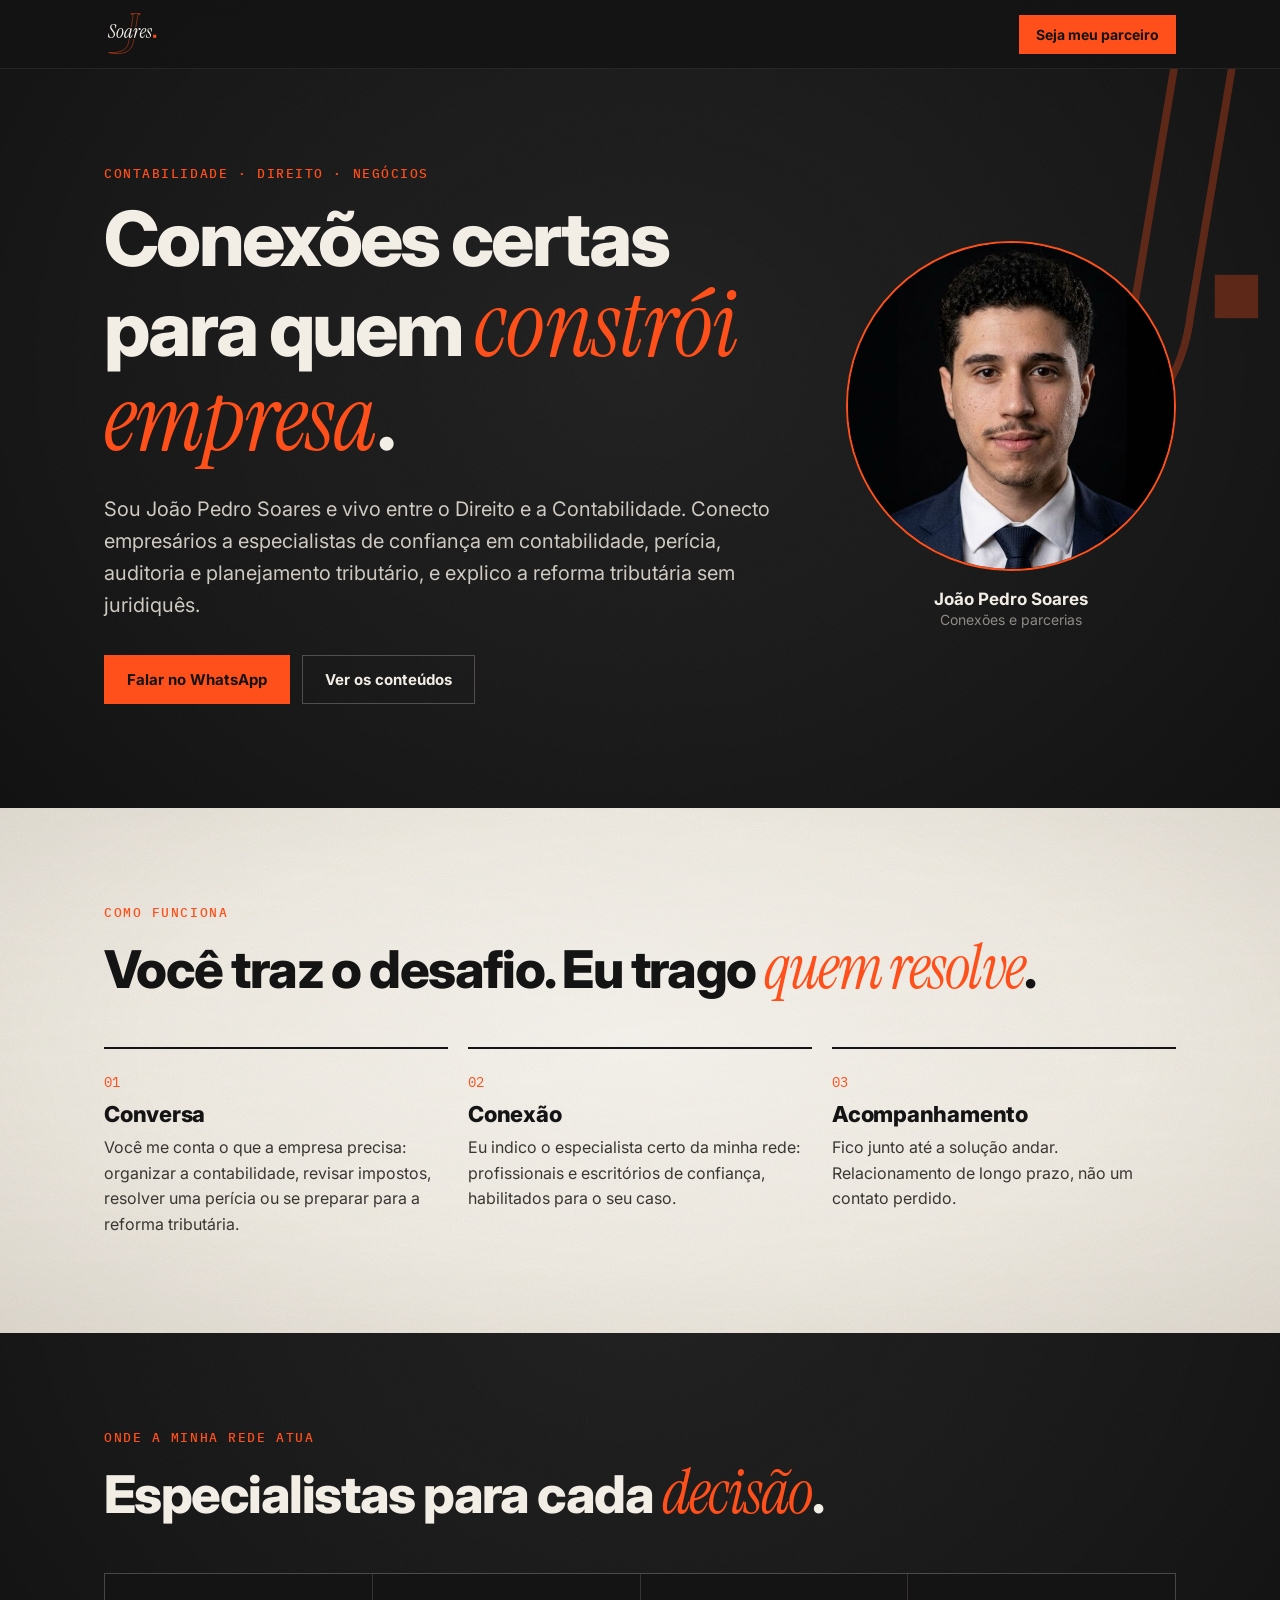
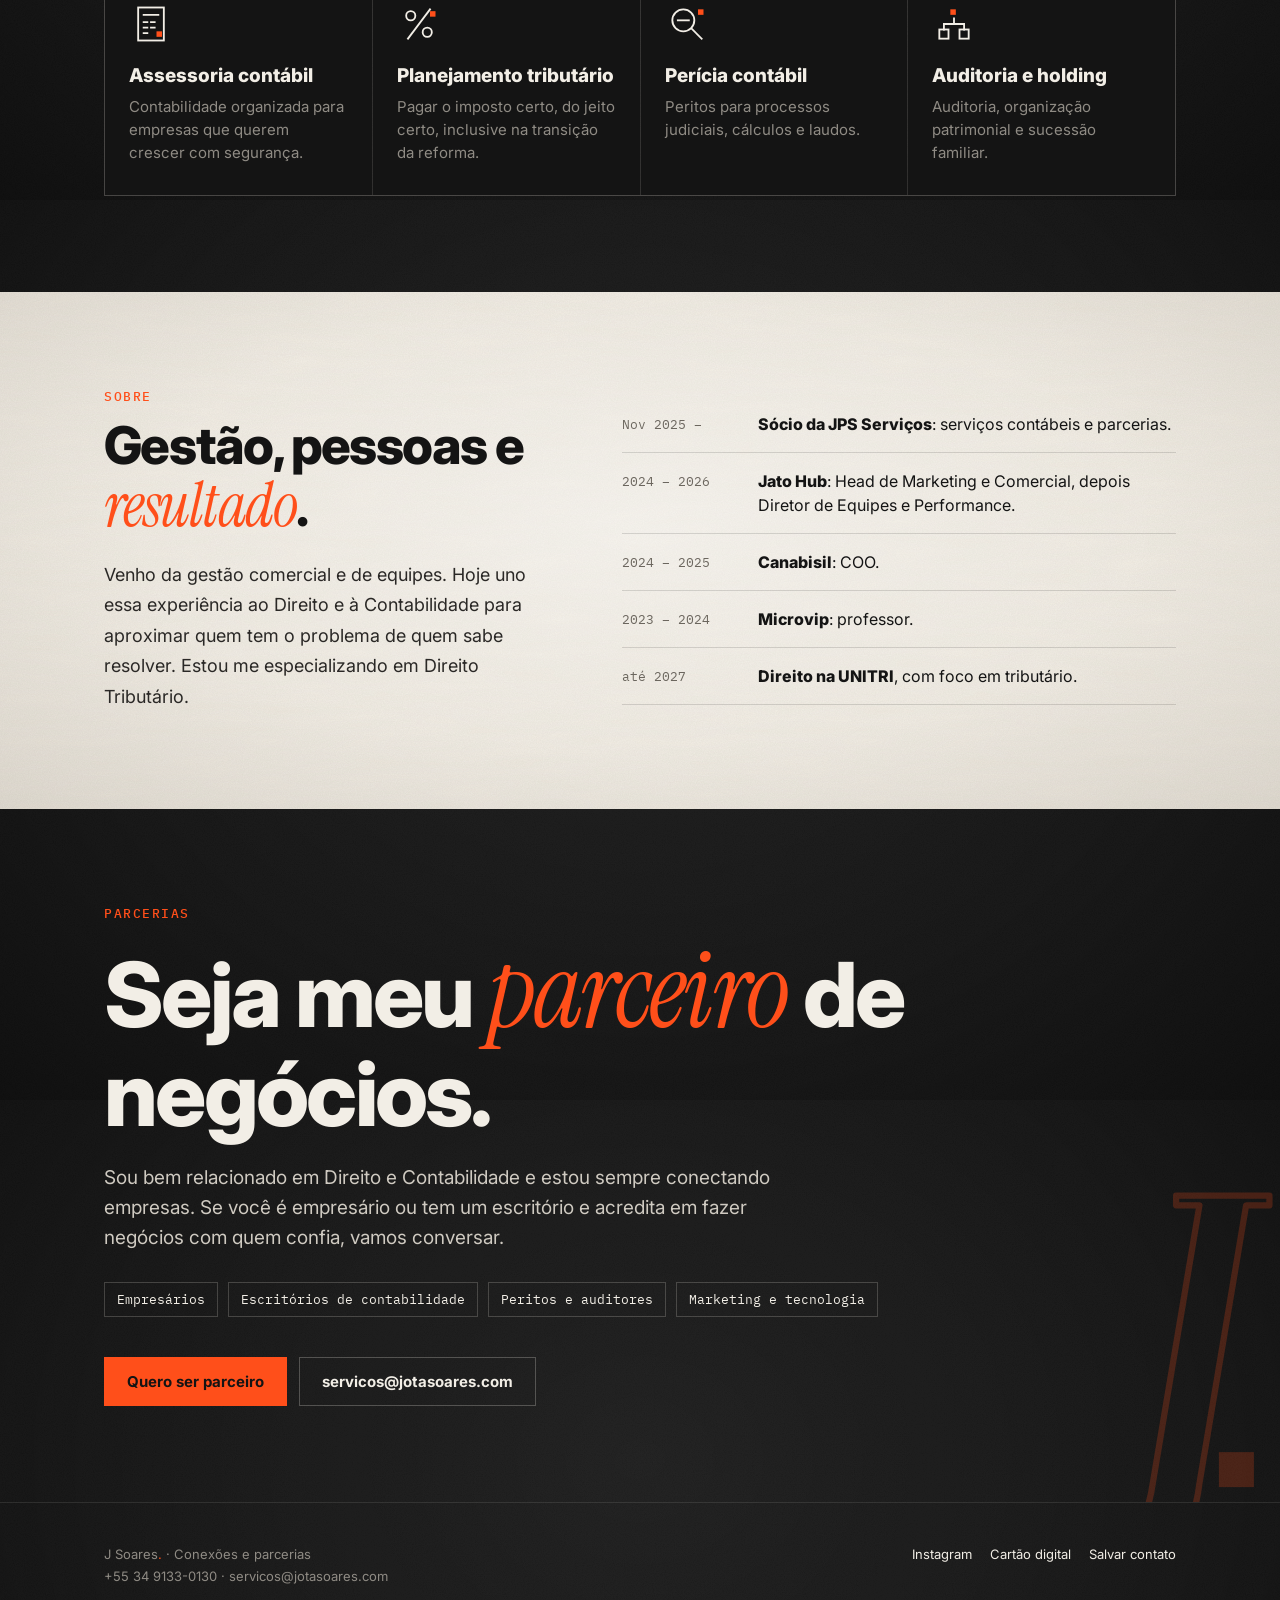
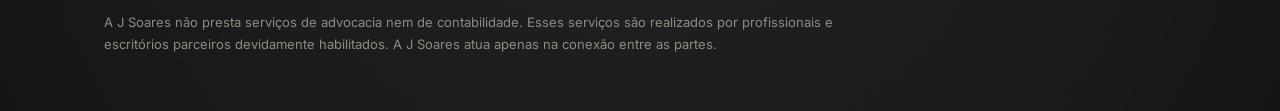
==== index.html @ 007a93c5 "site: LP jotasoares.com Co-Authored-By: Claude Opus 5.5 <noreply@anthropic.com>" ====
<!doctype html>
<html lang="pt-BR">
<head>
<meta charset="utf-8">
<meta name="viewport" content="width=device-width, initial-scale=1">
<title>J Soares · Seja meu parceiro de negócios</title>
<meta name="description" content="João Pedro Soares conecta empresários a especialistas de confiança em contabilidade, perícia, auditoria e planejamento tributário. Seja meu parceiro de negócios.">
<meta property="og:title" content="J Soares · Seja meu parceiro de negócios">
<meta property="og:description" content="Conexões certas para quem constrói empresa: contabilidade, perícia, auditoria e planejamento tributário.">
<meta property="og:image" content="https://jotasoares.com/img/joao-pedro-soares.png">
<meta property="og:url" content="https://jotasoares.com">
<meta name="theme-color" content="#141414">
<link rel="icon" href="favicon.svg" type="image/svg+xml">
<link rel="icon" href="favicon.ico" sizes="32x32">
<link rel="apple-touch-icon" href="img/apple-touch-icon.png">
<link rel="stylesheet" href="css/marca.css">
<style>
  html { scroll-behavior: smooth; }
  body { background: var(--preto); color: var(--papel); }
  a { color: inherit; }
  .wrap { width: 100%; max-width: 1120px; margin: 0 auto; padding: 0 24px; }
  .mono-rot { font-family: var(--f-mono); font-weight: 500; font-size: 13px; letter-spacing: .12em; text-transform: uppercase; color: var(--laranja); }

  /* Topo */
  header { position: sticky; top: 0; z-index: 10; background: rgba(20,20,20,.88); backdrop-filter: blur(8px); border-bottom: 1px solid rgba(242,238,230,.08); }
  header .wrap { display: flex; align-items: center; justify-content: space-between; height: 68px; }
  header img { height: 50px; display: block; }
  .btn { display: inline-flex; align-items: center; gap: 10px; padding: 14px 22px; font-weight: 700; font-size: 15px; text-decoration: none; border: 1px solid transparent; transition: transform .15s, background .15s; }
  .btn:hover { transform: translateY(-1px); }
  .btn-laranja { background: var(--laranja); color: var(--preto); }
  .btn-linha { border-color: rgba(242,238,230,.25); color: var(--papel); }
  .btn-linha:hover { border-color: var(--papel); }
  header .btn { padding: 10px 16px; font-size: 14px; }

  /* Hero */
  .hero { position: relative; overflow: hidden; padding: 96px 0 104px; }
  .hero .j { position: absolute; right: -60px; top: -170px; width: 520px; opacity: .3; pointer-events: none; }
  .hero .wrap { position: relative; display: grid; grid-template-columns: 1.35fr .65fr; gap: 56px; align-items: center; }
  .hero h1 { font-weight: 800; font-size: clamp(40px, 6vw, 76px); letter-spacing: -.035em; line-height: 1.02; margin-top: 18px; }
  .hero h1 .serif { color: var(--laranja); font-size: 1.22em; letter-spacing: -.01em; }
  .hero p.lead { font-size: clamp(17px, 2vw, 20px); line-height: 1.6; color: #CFCAC1; margin-top: 26px; max-width: 34em; }
  .hero .acoes { display: flex; flex-wrap: wrap; gap: 12px; margin-top: 34px; }
  .foto { position: relative; justify-self: end; }
  .foto img { width: 100%; height: auto; max-width: 340px; aspect-ratio: 1; object-fit: cover; border-radius: 50%; border: 2px solid var(--laranja); display: block; }
  .foto .legenda { margin-top: 18px; text-align: center; font-size: 14px; color: var(--cinza-preto); }
  .foto .legenda b { display: block; color: var(--papel); font-size: 17px; margin-bottom: 2px; }

  /* Seções em papel */
  .papel { color: var(--preto); }
  section.bloco { padding: 96px 0; }
  h2 { font-weight: 800; font-size: clamp(32px, 4.4vw, 52px); letter-spacing: -.03em; line-height: 1.05; margin-top: 14px; max-width: 18em; }
  h2 .serif { color: var(--laranja); font-size: 1.18em; }
  .passos { display: grid; grid-template-columns: repeat(3, 1fr); gap: 20px; margin-top: 48px; }
  .passo { border-top: 2px solid var(--preto); padding-top: 22px; }
  .passo .n { font-family: var(--f-mono); color: var(--laranja); font-size: 14px; }
  .passo h3 { font-size: 22px; font-weight: 800; letter-spacing: -.01em; margin: 10px 0 8px; }
  .passo p { font-size: 16px; line-height: 1.6; color: #3A3733; }

  .areas { display: grid; grid-template-columns: repeat(4, 1fr); gap: 1px; margin-top: 48px; background: rgba(242,238,230,.12); border: 1px solid rgba(242,238,230,.12); }
  .area { background: var(--preto); padding: 28px 24px 30px; }
  .area img { width: 44px; height: 44px; display: block; }
  .area h3 { font-size: 19px; font-weight: 800; margin: 18px 0 8px; }
  .area p { font-size: 15px; line-height: 1.55; color: var(--cinza-preto); }

  .sobre .wrap { display: grid; grid-template-columns: .9fr 1.1fr; gap: 64px; align-items: start; }
  .linha-tempo { list-style: none; margin-top: 8px; }
  .linha-tempo li { display: grid; grid-template-columns: 120px 1fr; gap: 16px; padding: 16px 0; border-bottom: 1px solid rgba(20,20,20,.14); font-size: 16px; line-height: 1.5; }
  .linha-tempo .ano { font-family: var(--f-mono); font-size: 13px; color: #6B665E; padding-top: 3px; }
  .linha-tempo b { font-weight: 800; }
  .sobre p.texto { font-size: 18px; line-height: 1.7; color: #2A2826; margin-top: 22px; }

  .parceiro { position: relative; overflow: hidden; text-align: left; }
  .parceiro .j { position: absolute; right: -40px; bottom: -160px; width: 420px; opacity: .22; pointer-events: none; }
  .parceiro .wrap { position: relative; }
  .parceiro h2 { font-size: clamp(42px, 7vw, 92px); max-width: none; }
  .parceiro p { font-size: 19px; line-height: 1.6; color: #CFCAC1; max-width: 38em; margin-top: 22px; }
  .quem { display: flex; flex-wrap: wrap; gap: 10px; margin-top: 28px; }
  .quem span { font-family: var(--f-mono); font-size: 13px; padding: 8px 12px; border: 1px solid rgba(242,238,230,.2); color: var(--papel); }
  .parceiro .acoes { display: flex; flex-wrap: wrap; gap: 12px; margin-top: 40px; }

  footer { border-top: 1px solid rgba(242,238,230,.1); padding: 40px 0 56px; font-size: 13px; color: var(--cinza-preto); line-height: 1.7; }
  footer .wrap { display: grid; grid-template-columns: 1fr auto; gap: 24px; }
  footer nav { display: flex; gap: 18px; flex-wrap: wrap; }
  footer nav a { text-decoration: none; color: var(--papel); }
  footer .aviso { grid-column: 1 / -1; max-width: 60em; }

  @media (max-width: 860px) {
    .hero { padding: 56px 0 72px; }
    .hero .wrap, .sobre .wrap { grid-template-columns: 1fr; gap: 40px; }
    .foto { justify-self: start; } .foto img { max-width: 200px; } .foto .legenda { text-align: left; }
    .hero .j { width: 340px; right: -120px; }
    .passos { grid-template-columns: 1fr; }
    .areas { grid-template-columns: 1fr 1fr; }
    section.bloco { padding: 72px 0; }
    .linha-tempo li { grid-template-columns: 1fr; gap: 2px; }
    footer .wrap { grid-template-columns: 1fr; }
  }
  @media (max-width: 520px) { .areas { grid-template-columns: 1fr; } header img { height: 34px; } }
</style>
</head>
<body class="fundo-preto">

<header>
  <div class="wrap">
    <a href="#topo" aria-label="J Soares, início"><img src="img/logo.svg" alt="J Soares"></a>
    <a class="btn btn-laranja" href="#parceiro">Seja meu parceiro</a>
  </div>
</header>

<main id="topo">
  <section class="hero">
    <img class="j" src="img/simbolo.svg" alt="">
    <div class="wrap">
      <div>
        <div class="mono-rot">Contabilidade · Direito · Negócios</div>
        <h1>Conexões certas para quem <span class="serif">constrói empresa</span>.</h1>
        <p class="lead">Sou João Pedro Soares e vivo entre o Direito e a Contabilidade. Conecto empresários a especialistas de confiança em contabilidade, perícia, auditoria e planejamento tributário, e explico a reforma tributária sem juridiquês.</p>
        <div class="acoes">
          <a class="btn btn-laranja" href="https://wa.me/553491330130?text=Ol%C3%A1%2C%20Jo%C3%A3o%20Pedro!%20Vim%20pelo%20site%20e%20quero%20conversar%20sobre%20uma%20parceria." target="_blank" rel="noopener">Falar no WhatsApp</a>
          <a class="btn btn-linha" href="https://instagram.com/jotaosoares" target="_blank" rel="noopener">Ver os conteúdos</a>
        </div>
      </div>
      <div class="foto">
        <img src="img/joao-pedro-soares.png" alt="João Pedro Soares" width="340" height="340">
        <div class="legenda"><b>João Pedro Soares</b>Conexões e parcerias</div>
      </div>
    </div>
  </section>

  <section class="bloco papel fundo-papel" id="como">
    <div class="wrap">
      <div class="mono-rot">Como funciona</div>
      <h2>Você traz o desafio. Eu trago <span class="serif">quem resolve</span>.</h2>
      <div class="passos">
        <div class="passo"><span class="n">01</span><h3>Conversa</h3><p>Você me conta o que a empresa precisa: organizar a contabilidade, revisar impostos, resolver uma perícia ou se preparar para a reforma tributária.</p></div>
        <div class="passo"><span class="n">02</span><h3>Conexão</h3><p>Eu indico o especialista certo da minha rede: profissionais e escritórios de confiança, habilitados para o seu caso.</p></div>
        <div class="passo"><span class="n">03</span><h3>Acompanhamento</h3><p>Fico junto até a solução andar. Relacionamento de longo prazo, não um contato perdido.</p></div>
      </div>
    </div>
  </section>

  <section class="bloco" id="areas">
    <div class="wrap">
      <div class="mono-rot">Onde a minha rede atua</div>
      <h2>Especialistas para cada <span class="serif">decisão</span>.</h2>
      <div class="areas">
        <div class="area"><img src="img/icones/contabilidade.svg" alt=""><h3>Assessoria contábil</h3><p>Contabilidade organizada para empresas que querem crescer com segurança.</p></div>
        <div class="area"><img src="img/icones/reforma-tributaria.svg" alt=""><h3>Planejamento tributário</h3><p>Pagar o imposto certo, do jeito certo, inclusive na transição da reforma.</p></div>
        <div class="area"><img src="img/icones/pericias.svg" alt=""><h3>Perícia contábil</h3><p>Peritos para processos judiciais, cálculos e laudos.</p></div>
        <div class="area"><img src="img/icones/holding.svg" alt=""><h3>Auditoria e holding</h3><p>Auditoria, organização patrimonial e sucessão familiar.</p></div>
      </div>
    </div>
  </section>

  <section class="bloco papel fundo-papel sobre" id="sobre">
    <div class="wrap">
      <div>
        <div class="mono-rot">Sobre</div>
        <h2>Gestão, pessoas e <span class="serif">resultado</span>.</h2>
        <p class="texto">Venho da gestão comercial e de equipes. Hoje uno essa experiência ao Direito e à Contabilidade para aproximar quem tem o problema de quem sabe resolver. Estou me especializando em Direito Tributário.</p>
      </div>
      <ul class="linha-tempo">
        <li><span class="ano">Nov 2025 –</span><span><b>Sócio da JPS Serviços</b>: serviços contábeis e parcerias.</span></li>
        <li><span class="ano">2024 – 2026</span><span><b>Jato Hub</b>: Head de Marketing e Comercial, depois Diretor de Equipes e Performance.</span></li>
        <li><span class="ano">2024 – 2025</span><span><b>Canabisil</b>: COO.</span></li>
        <li><span class="ano">2023 – 2024</span><span><b>Microvip</b>: professor.</span></li>
        <li><span class="ano">até 2027</span><span><b>Direito na UNITRI</b>, com foco em tributário.</span></li>
      </ul>
    </div>
  </section>

  <section class="bloco parceiro" id="parceiro">
    <img class="j" src="img/simbolo.svg" alt="">
    <div class="wrap">
      <div class="mono-rot">Parcerias</div>
      <h2>Seja meu <span class="serif">parceiro</span> de negócios.</h2>
      <p>Sou bem relacionado em Direito e Contabilidade e estou sempre conectando empresas. Se você é empresário ou tem um escritório e acredita em fazer negócios com quem confia, vamos conversar.</p>
      <div class="quem"><span>Empresários</span><span>Escritórios de contabilidade</span><span>Peritos e auditores</span><span>Marketing e tecnologia</span></div>
      <div class="acoes">
        <a class="btn btn-laranja" href="https://wa.me/553491330130?text=Ol%C3%A1%2C%20Jo%C3%A3o%20Pedro!%20Quero%20ser%20seu%20parceiro%20de%20neg%C3%B3cios." target="_blank" rel="noopener">Quero ser parceiro</a>
        <a class="btn btn-linha" href="mailto:servicos@jotasoares.com?subject=Parceria%20de%20neg%C3%B3cios">servicos@jotasoares.com</a>
      </div>
    </div>
  </section>
</main>

<footer>
  <div class="wrap">
    <div>J Soares<span style="color:var(--laranja)">.</span> · Conexões e parcerias<br>+55 34 9133-0130 · servicos@jotasoares.com</div>
    <nav><a href="https://instagram.com/jotaosoares" target="_blank" rel="noopener">Instagram</a><a href="cartao/">Cartão digital</a><a href="cartao/joao-pedro-soares.vcf">Salvar contato</a></nav>
    <p class="aviso">A J Soares não presta serviços de advocacia nem de contabilidade. Esses serviços são realizados por profissionais e escritórios parceiros devidamente habilitados. A J Soares atua apenas na conexão entre as partes.</p>
  </div>
</footer>

</body>
</html>
---- css/marca.css ----
/* J Soares: base comum de todas as peças. Valores de 01-design-system/tokens/tokens.json */
@import url('https://fonts.googleapis.com/css2?family=Inter:wght@400;500;600;800;900&family=Instrument+Serif:ital@0;1&family=IBM+Plex+Mono:wght@400;500&display=block');

:root {
  --preto: #141414;
  --papel: #F2EEE6;
  --laranja: #FF4F1A;
  --cinza-papel: #8A857C;   /* texto secundário sobre papel (derivado: papel escurecido) */
  --cinza-preto: #8F8B84;   /* texto secundário sobre preto */
  --xs: 4px; --sm: 8px; --md: 16px; --lg: 32px; --xl: 64px;
  --f-titulo: 'Inter', sans-serif;
  --f-serif: 'Instrument Serif', serif;
  --f-mono: 'IBM Plex Mono', monospace;
}
* { box-sizing: border-box; margin: 0; padding: 0; }
html, body { width: 100%; height: 100%; }
body { font-family: var(--f-titulo); -webkit-font-smoothing: antialiased; }

/* Texturas foscas: ruído fino (fibra de papel) + vinheta leve */
.fundo-papel {
  background-color: var(--papel);
  background-image:
    radial-gradient(ellipse at 50% 45%, rgba(255,255,255,.35) 0%, rgba(0,0,0,0) 55%, rgba(60,45,25,.10) 100%),
    url("data:image/svg+xml,%3Csvg xmlns='http://www.w3.org/2000/svg' width='300' height='300'%3E%3Cfilter id='n'%3E%3CfeTurbulence type='fractalNoise' baseFrequency='.85' numOctaves='3' stitchTiles='stitch'/%3E%3CfeColorMatrix values='0 0 0 0 .35 0 0 0 0 .3 0 0 0 0 .22 0 0 0 .55 0'/%3E%3C/filter%3E%3Crect width='300' height='300' filter='url(%23n)' opacity='.22'/%3E%3C/svg%3E"),
    url("data:image/svg+xml,%3Csvg xmlns='http://www.w3.org/2000/svg' width='600' height='600'%3E%3Cfilter id='f'%3E%3CfeTurbulence type='fractalNoise' baseFrequency='.012 .09' numOctaves='2' seed='4'/%3E%3CfeColorMatrix values='0 0 0 0 .4 0 0 0 0 .34 0 0 0 0 .25 0 0 0 .5 0'/%3E%3C/filter%3E%3Crect width='600' height='600' filter='url(%23f)' opacity='.10'/%3E%3C/svg%3E");
  color: var(--preto);
}
.fundo-preto {
  background-color: var(--preto);
  background-image:
    radial-gradient(ellipse at 50% 40%, rgba(255,255,255,.045) 0%, rgba(0,0,0,0) 60%, rgba(0,0,0,.35) 100%),
    url("data:image/svg+xml,%3Csvg xmlns='http://www.w3.org/2000/svg' width='300' height='300'%3E%3Cfilter id='n'%3E%3CfeTurbulence type='fractalNoise' baseFrequency='.9' numOctaves='3' stitchTiles='stitch'/%3E%3CfeColorMatrix values='0 0 0 0 1 0 0 0 0 1 0 0 0 0 1 0 0 0 .5 0'/%3E%3C/filter%3E%3Crect width='300' height='300' filter='url(%23n)' opacity='.07'/%3E%3C/svg%3E");
  color: var(--papel);
}
.laranja { color: var(--laranja); }
.serif { font-family: var(--f-serif); font-style: italic; font-weight: 400; }
.mono { font-family: var(--f-mono); font-weight: 500; letter-spacing: .02em; }
.ponto { display: inline-block; width: .16em; height: .16em; background: var(--laranja); vertical-align: baseline; margin-left: .04em; }
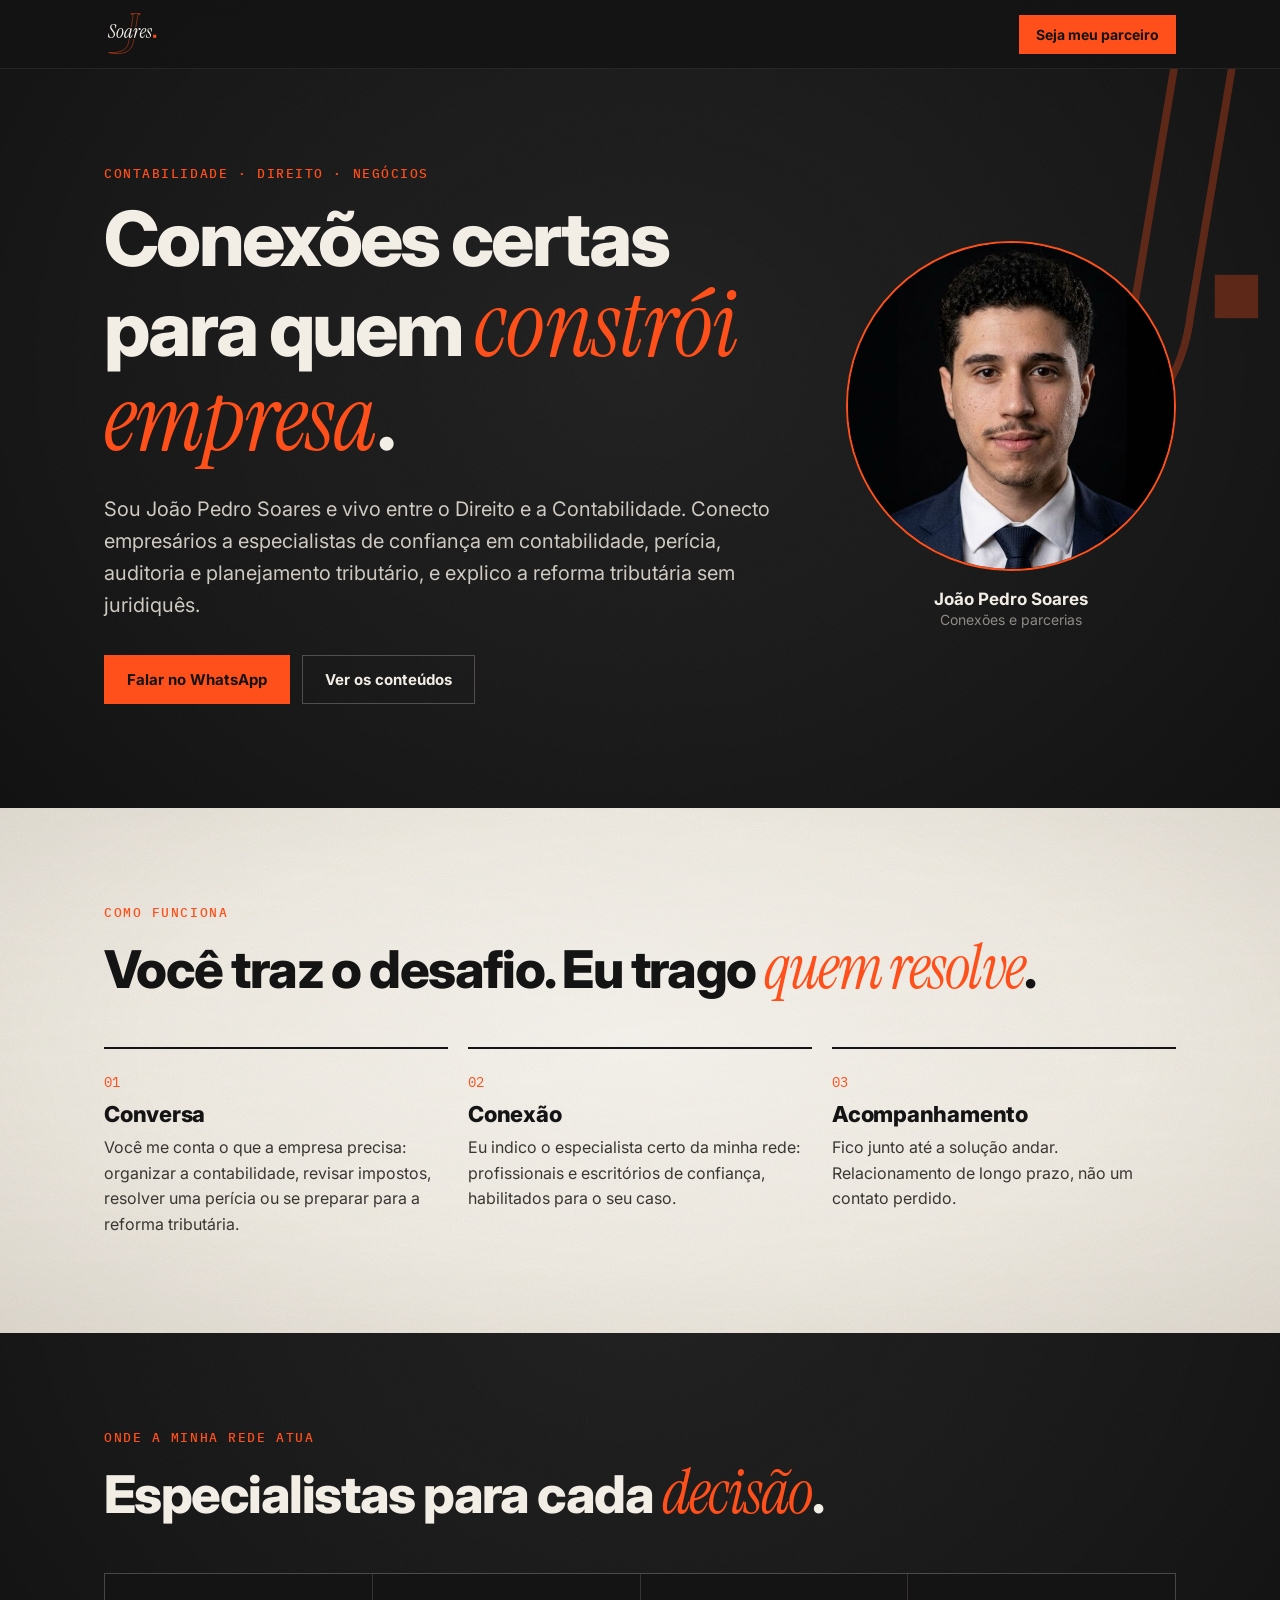
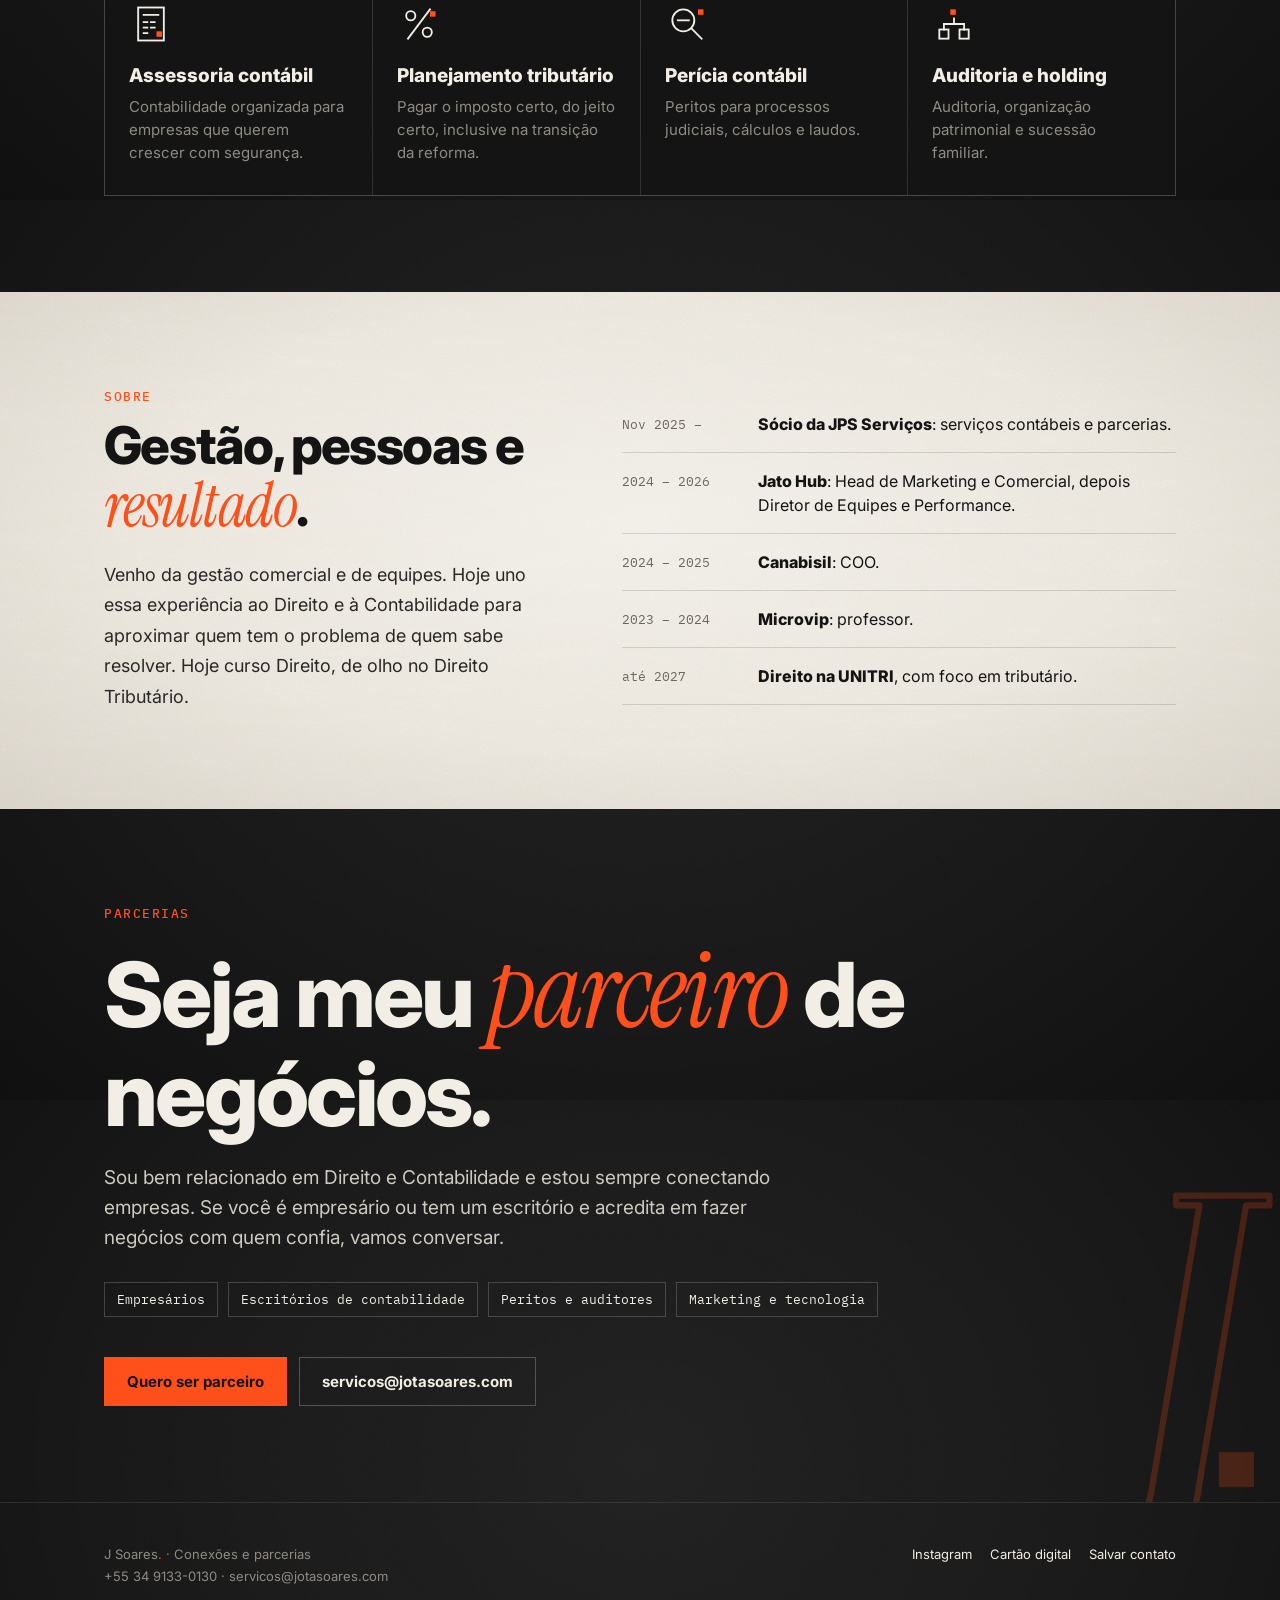
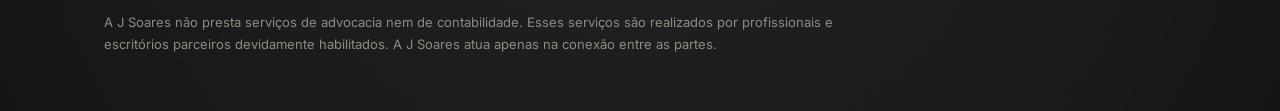
==== commit fc33351b: "sobre: ajusta frase sobre Direito Tributário Co-Authored-By: Claude Opus 5.5 <noreply@anthropic.com>" ====
--- a/index.html
+++ b/index.html
@@ -157,7 +157,7 @@
       <div>
         <div class="mono-rot">Sobre</div>
         <h2>Gestão, pessoas e <span class="serif">resultado</span>.</h2>
-        <p class="texto">Venho da gestão comercial e de equipes. Hoje uno essa experiência ao Direito e à Contabilidade para aproximar quem tem o problema de quem sabe resolver. Estou me especializando em Direito Tributário.</p>
+        <p class="texto">Venho da gestão comercial e de equipes. Hoje uno essa experiência ao Direito e à Contabilidade para aproximar quem tem o problema de quem sabe resolver. Hoje curso Direito, de olho no Direito Tributário.</p>
       </div>
       <ul class="linha-tempo">
         <li><span class="ano">Nov 2025 –</span><span><b>Sócio da JPS Serviços</b>: serviços contábeis e parcerias.</span></li>
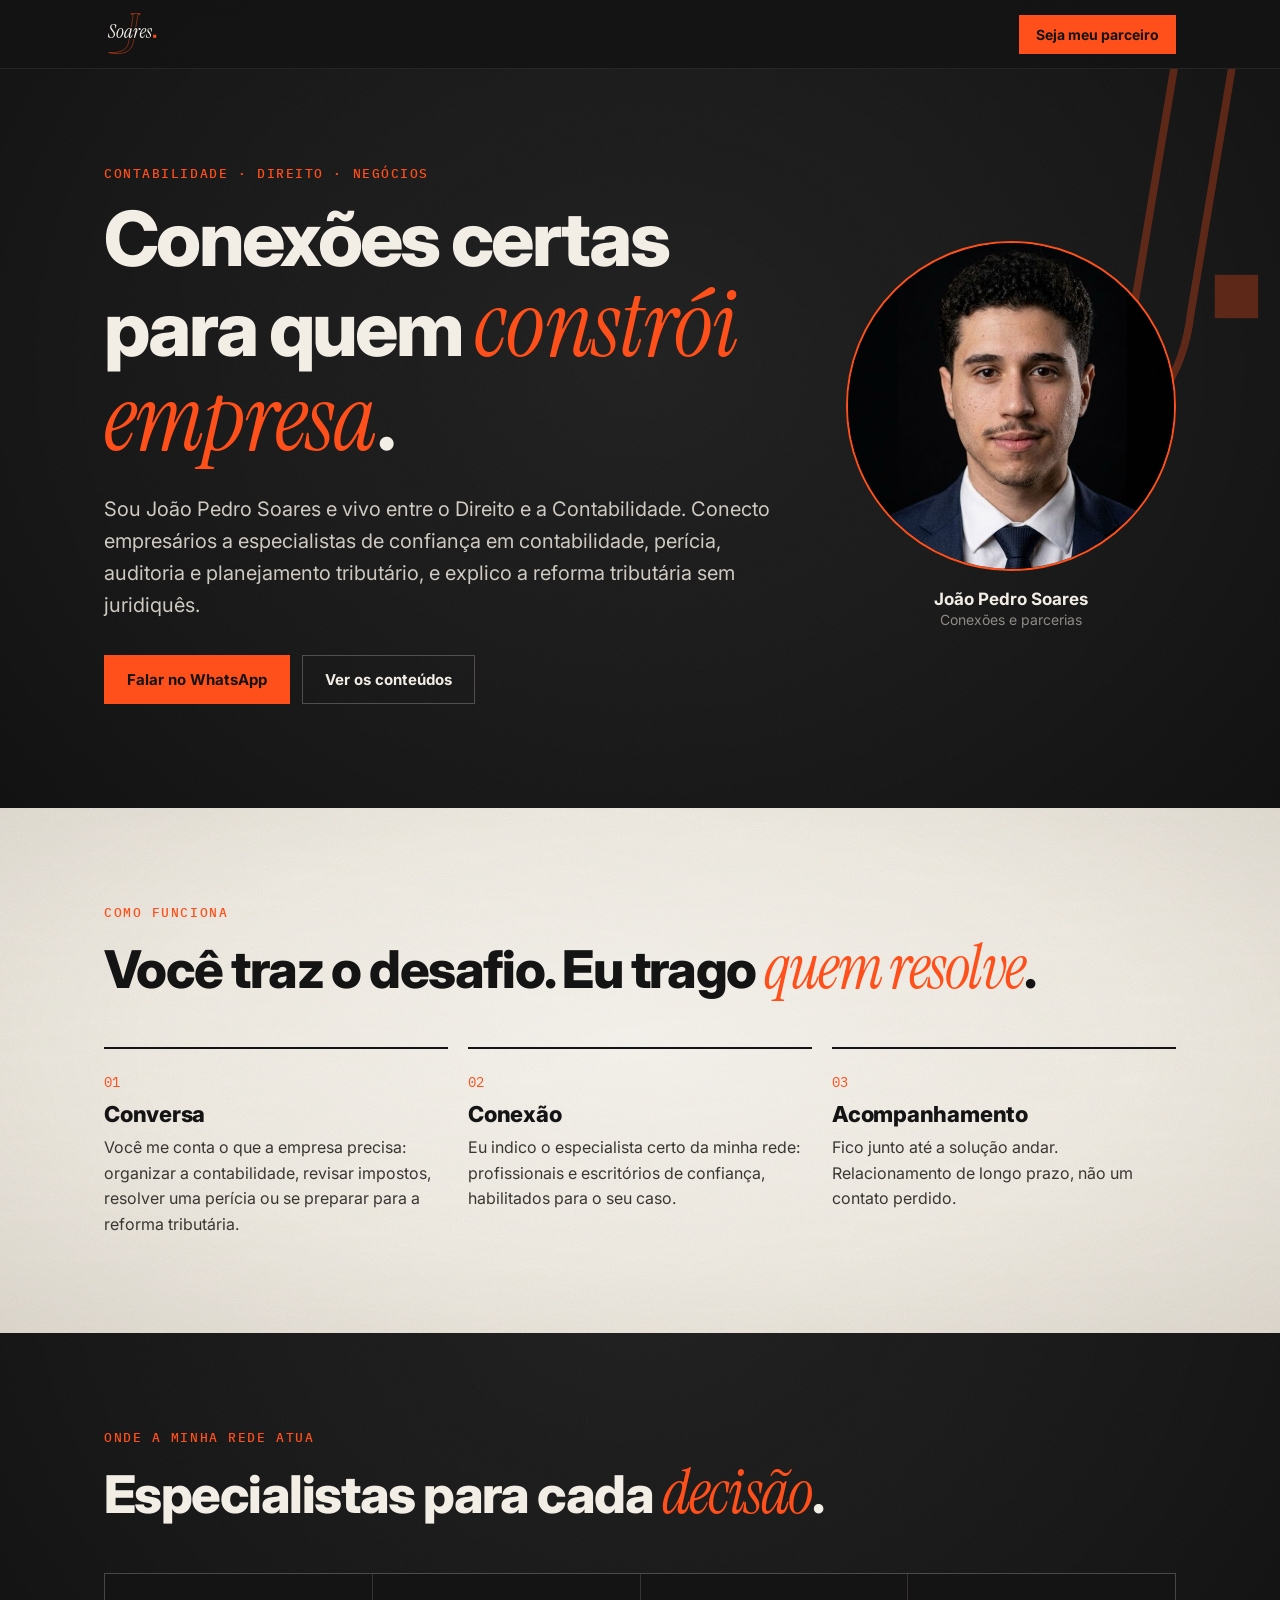
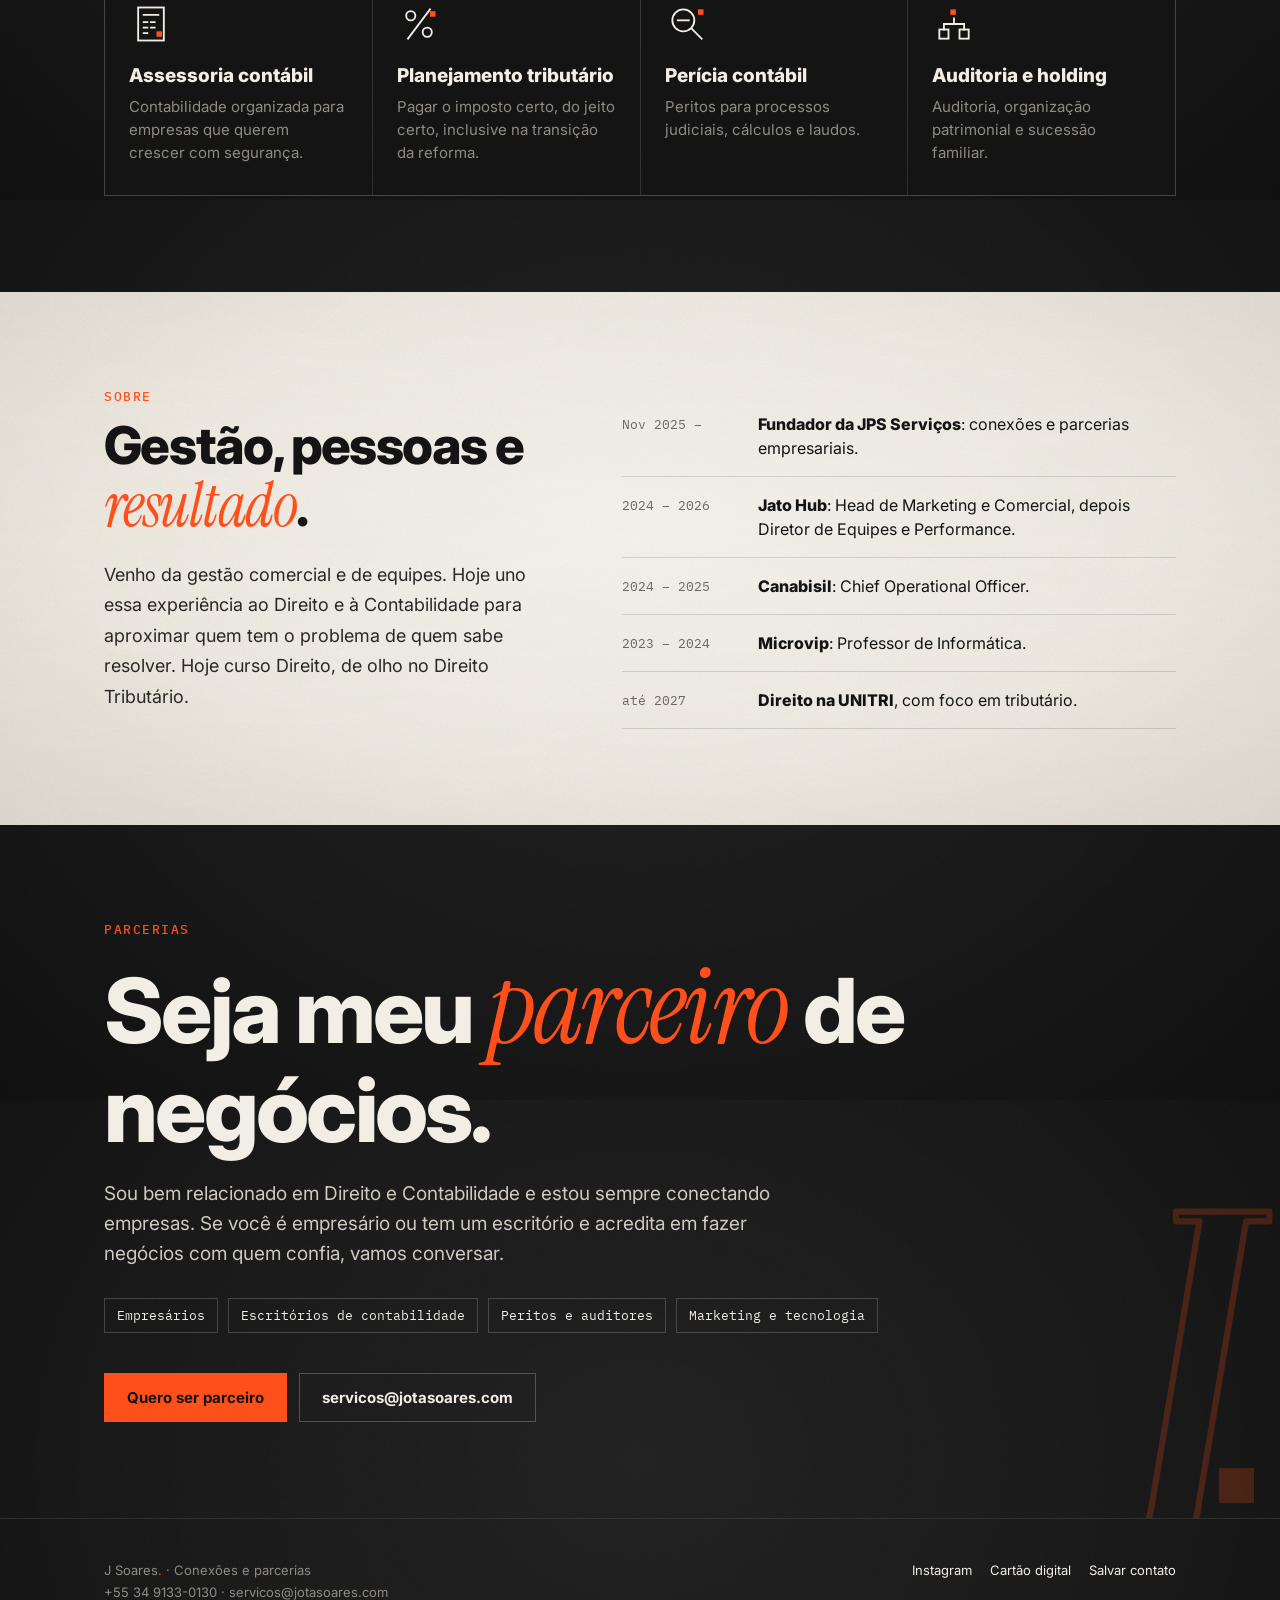
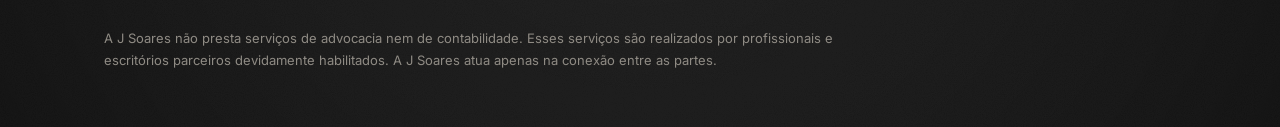
==== commit 9e884026: "sobre: fundador da JPS, Chief Operational Officer e Professor de Informática Co-Authored-By: Claude " ====
--- a/index.html
+++ b/index.html
@@ -160,10 +160,10 @@
         <p class="texto">Venho da gestão comercial e de equipes. Hoje uno essa experiência ao Direito e à Contabilidade para aproximar quem tem o problema de quem sabe resolver. Hoje curso Direito, de olho no Direito Tributário.</p>
       </div>
       <ul class="linha-tempo">
-        <li><span class="ano">Nov 2025 –</span><span><b>Sócio da JPS Serviços</b>: serviços contábeis e parcerias.</span></li>
+        <li><span class="ano">Nov 2025 –</span><span><b>Fundador da JPS Serviços</b>: conexões e parcerias empresariais.</span></li>
         <li><span class="ano">2024 – 2026</span><span><b>Jato Hub</b>: Head de Marketing e Comercial, depois Diretor de Equipes e Performance.</span></li>
-        <li><span class="ano">2024 – 2025</span><span><b>Canabisil</b>: COO.</span></li>
-        <li><span class="ano">2023 – 2024</span><span><b>Microvip</b>: professor.</span></li>
+        <li><span class="ano">2024 – 2025</span><span><b>Canabisil</b>: Chief Operational Officer.</span></li>
+        <li><span class="ano">2023 – 2024</span><span><b>Microvip</b>: Professor de Informática.</span></li>
         <li><span class="ano">até 2027</span><span><b>Direito na UNITRI</b>, com foco em tributário.</span></li>
       </ul>
     </div>
